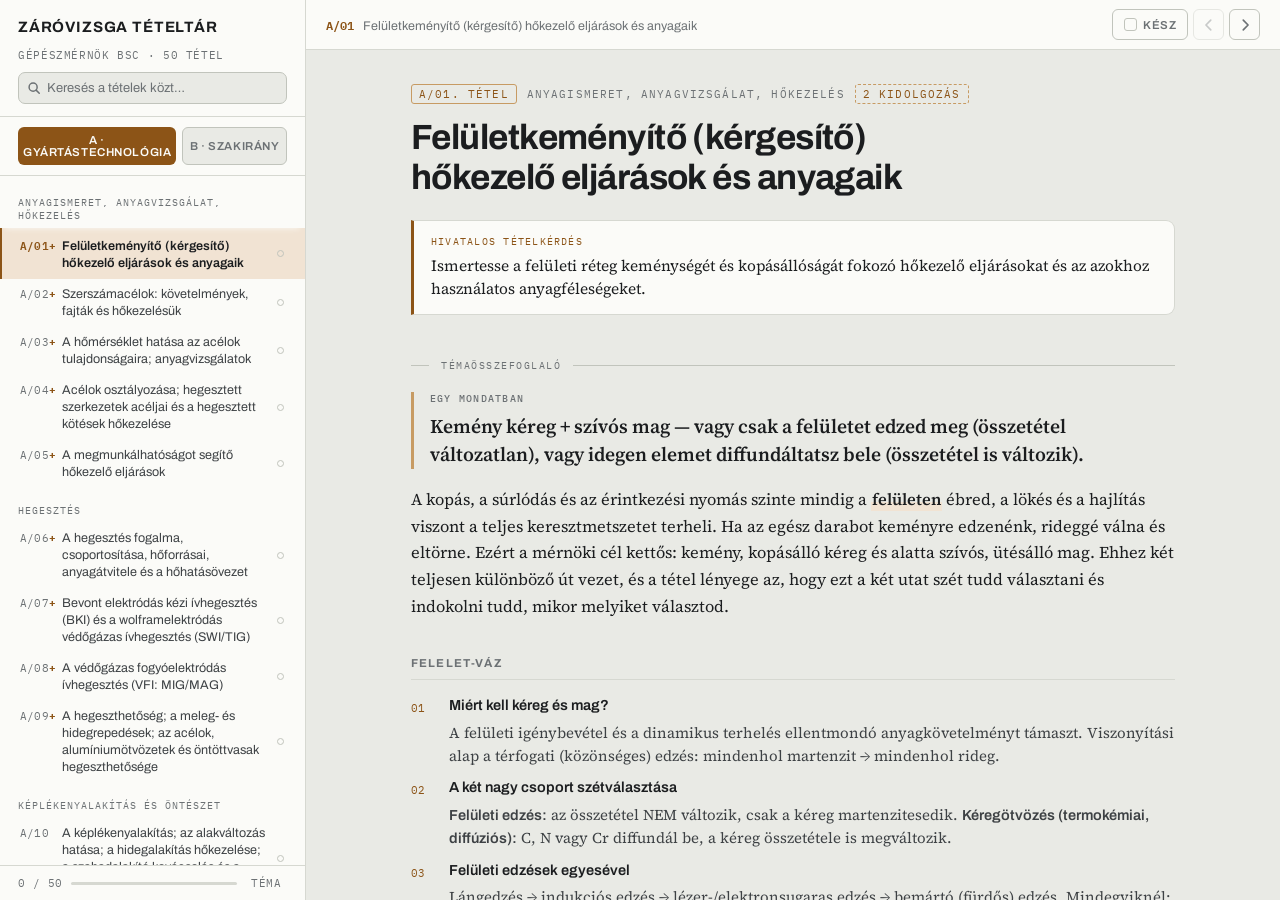
==== docs/QtEMzHsA3gHsg8AHwR6rGC/index.html @ 54bc0e96 "Tételtár A/01–A/10: javítás, bővítés és interaktív ábrák (ix/) - A/01–A/10 kidolgozásai átnézve az A" ====
<!doctype html><html><head><meta charset=utf8><meta name=viewport content="width=device-width,initial-scale=1,viewport-fit=cover"><style>:root{color-scheme:light;box-sizing:border-box;padding-top:env(safe-area-inset-top,0px);padding-bottom:env(safe-area-inset-bottom,0px)}html{scroll-padding-top:env(safe-area-inset-top,0px)}body{margin:0;padding:0;font:14px -apple-system,BlinkMacSystemFont,sans-serif;background:#faf9f5;color:#141413}img{max-width:100%}[hidden]:not([hidden=until-found i]){display:none!important}</style></head><body>
<title>Gépész záróvizsga tételtár</title>
<link rel="preconnect" href="https://fonts.googleapis.com">
<link rel="preconnect" href="https://fonts.gstatic.com" crossorigin>
<link rel="stylesheet" href="https://fonts.googleapis.com/css2?family=Archivo:wght@500;600;700&family=IBM+Plex+Mono:wght@450;600&family=Source+Serif+4:ital,opsz,wght@0,8..60,400..700;1,8..60,400..600&display=swap">
<style>
:root{
  --bg:#E9EAE5; --surface:#FBFBF8; --surface-2:#F2F3EF;
  --ink:#1B1D1F; --ink-2:#3D4144; --muted:#6C7174;
  --rule:#D6D8D1; --rule-2:#C1C4BC;
  --acc-a:#8C5417; --acc-a-soft:#F1E3D3; --acc-a-line:#C79B63;
  --acc-b:#2A5680; --acc-b-soft:#DDE7F0; --acc-b-line:#7FA6C7;
  --acc:var(--acc-a); --acc-soft:var(--acc-a-soft); --acc-line:var(--acc-a-line);
  --plate:#FFFFFF; --plate-rule:#E2E4DE;
  --ok:#3D6B45;
  --shadow:0 1px 2px rgba(27,29,31,.055), 0 10px 28px -16px rgba(27,29,31,.24);
  --disp:"Archivo","Helvetica Neue",Arial,sans-serif;
  --serif:"Source Serif 4",Georgia,"Times New Roman",serif;
  --mono:"IBM Plex Mono",ui-monospace,SFMono-Regular,Menlo,monospace;
}
@media (prefers-color-scheme:dark){ :root:not([data-theme="light"]){
  color-scheme:dark;
  --bg:#131517; --surface:#1B1E21; --surface-2:#212528;
  --ink:#E8E9E4; --ink-2:#C4C7C3; --muted:#8C9295;
  --rule:#2B3034; --rule-2:#3A4045;
  --acc-a:#DB9E58; --acc-a-soft:#33261A; --acc-a-line:#7A5A32;
  --acc-b:#82B4DE; --acc-b-soft:#182835; --acc-b-line:#3D5E79;
  --plate:#EFF0EC; --plate-rule:#3A4045;
  --ok:#7FB489;
  --shadow:0 1px 2px rgba(0,0,0,.4), 0 10px 28px -16px rgba(0,0,0,.7);
}}
:root[data-theme="dark"]{
  color-scheme:dark;
  --bg:#131517; --surface:#1B1E21; --surface-2:#212528;
  --ink:#E8E9E4; --ink-2:#C4C7C3; --muted:#8C9295;
  --rule:#2B3034; --rule-2:#3A4045;
  --acc-a:#DB9E58; --acc-a-soft:#33261A; --acc-a-line:#7A5A32;
  --acc-b:#82B4DE; --acc-b-soft:#182835; --acc-b-line:#3D5E79;
  --plate:#EFF0EC; --plate-rule:#3A4045;
  --ok:#7FB489;
  --shadow:0 1px 2px rgba(0,0,0,.4), 0 10px 28px -16px rgba(0,0,0,.7);
}
*{box-sizing:border-box}
html,body{height:100%}
body{margin:0;background:var(--bg);color:var(--ink);font-family:var(--serif);
  -webkit-font-smoothing:antialiased;overflow:hidden}
button{font:inherit;color:inherit;background:none;border:0;cursor:pointer}
a{color:var(--acc)}
:focus-visible{outline:2px solid var(--acc);outline-offset:2px;border-radius:3px}

/* ---------- shell ---------- */
.app{display:flex;height:100%;align-items:stretch}

/* ---------- sidebar ---------- */
.side{width:306px;flex:0 0 306px;display:flex;flex-direction:column;
  background:var(--surface);border-right:1px solid var(--rule);min-height:0}
.brand{padding:18px 18px 12px;border-bottom:1px solid var(--rule);display:grid;gap:10px}
.brand h1{margin:0;font-family:var(--disp);font-size:15px;font-weight:700;letter-spacing:.055em;
  text-transform:uppercase;line-height:1.3}
.brand .sub{font-family:var(--mono);font-size:10.5px;letter-spacing:.06em;color:var(--muted);
  text-transform:uppercase}
.searchwrap{position:relative;display:flex}
.searchwrap svg{position:absolute;left:9px;top:50%;transform:translateY(-50%);
  width:14px;height:14px;color:var(--muted);pointer-events:none}
#q{width:100%;padding:8px 26px 8px 28px;border:1px solid var(--rule-2);border-radius:7px;
  background:var(--bg);color:var(--ink);font-family:var(--disp);font-size:13px}
#q::placeholder{color:var(--muted)}
.clearq{position:absolute;right:4px;top:50%;transform:translateY(-50%);
  width:20px;height:20px;line-height:1;color:var(--muted);font-size:15px}
.tabs{display:flex;gap:6px;padding:10px 18px;border-bottom:1px solid var(--rule)}
.tab{flex:1;padding:6px 4px;border:1px solid var(--rule-2);border-radius:6px;
  font-family:var(--disp);font-size:11.5px;font-weight:600;letter-spacing:.05em;
  text-transform:uppercase;color:var(--muted);background:var(--bg)}
.tab[aria-pressed="true"]{color:var(--surface);border-color:transparent}
.tab[data-g="A"][aria-pressed="true"]{background:var(--acc-a)}
.tab[data-g="B"][aria-pressed="true"]{background:var(--acc-b)}
:root[data-theme="dark"] .tab[aria-pressed="true"],
:root:not([data-theme="light"]) .tab[aria-pressed="true"]{color:#15171A}
@media (prefers-color-scheme:light){:root:not([data-theme="dark"]) .tab[aria-pressed="true"]{color:var(--surface)}}
.list{flex:1;overflow-y:auto;overscroll-behavior:contain;padding:4px 0 28px}
.grpsec{position:relative}
.grp{font-family:var(--mono);font-size:10px;letter-spacing:.1em;text-transform:uppercase;
  color:var(--muted);padding:16px 18px 6px;position:sticky;top:0;background:var(--surface);
  z-index:2;box-shadow:0 6px 6px -6px var(--surface)}
.row{display:grid;grid-template-columns:34px 1fr 14px;align-items:baseline;gap:8px;
  width:100%;text-align:left;padding:7px 14px 7px 18px;border-left:2px solid transparent}
.row .num{font-family:var(--mono);font-size:11px;color:var(--muted);letter-spacing:.02em}
.row .ttl{font-family:var(--disp);font-size:12.6px;line-height:1.35;color:var(--ink-2)}
.row .dot{width:7px;height:7px;border-radius:50%;background:transparent;align-self:center;
  border:1px solid var(--rule-2)}
.row.done .dot{background:var(--ok);border-color:var(--ok)}
.row:hover{background:var(--surface-2)}
.row[aria-current="true"]{background:var(--acc-soft);border-left-color:var(--acc)}
.row[aria-current="true"] .num{color:var(--acc);font-weight:600}
.row[aria-current="true"] .ttl{color:var(--ink);font-weight:600}
.side .foot{padding:9px 18px;border-top:1px solid var(--rule);display:flex;
  align-items:center;justify-content:space-between;gap:8px;
  font-family:var(--mono);font-size:10.5px;letter-spacing:.04em;color:var(--muted)}
.bar{flex:1;height:3px;background:var(--rule);border-radius:2px;overflow:hidden}
.bar i{display:block;height:100%;background:var(--ok);width:0}
.nores{padding:22px 18px;font-size:13px;color:var(--muted);font-family:var(--disp)}

/* ---------- main ---------- */
.main{flex:1;min-width:0;display:flex;flex-direction:column;min-height:0}
.top{display:flex;align-items:center;gap:10px;padding:0 20px;height:50px;flex:0 0 50px;
  border-bottom:1px solid var(--rule);background:var(--surface);
  padding-top:env(safe-area-inset-top,0px);height:calc(50px + env(safe-area-inset-top,0px));
  flex-basis:calc(50px + env(safe-area-inset-top,0px))}
.menu{display:none;width:32px;height:32px;border:1px solid var(--rule-2);border-radius:6px;
  align-items:center;justify-content:center}
.menu svg{width:15px;height:15px}
.crumb{flex:1;min-width:0;display:flex;align-items:baseline;gap:9px;overflow:hidden}
.crumb .code{font-family:var(--mono);font-size:12px;font-weight:600;color:var(--acc);flex:none}
.crumb .name{font-family:var(--disp);font-size:12.5px;color:var(--muted);
  white-space:nowrap;overflow:hidden;text-overflow:ellipsis}
.topbtns{display:flex;gap:5px;flex:none;align-items:center}
.ib{width:31px;height:31px;border:1px solid var(--rule-2);border-radius:6px;
  display:flex;align-items:center;justify-content:center;color:var(--muted)}
.ib:hover{color:var(--ink);border-color:var(--rule-2);background:var(--surface-2)}
.ib svg{width:14px;height:14px}
.ib[disabled]{opacity:.35;cursor:default}
.donebtn{display:flex;align-items:center;gap:6px;padding:0 11px;height:31px;
  border:1px solid var(--rule-2);border-radius:6px;font-family:var(--disp);
  font-size:11.5px;font-weight:600;letter-spacing:.04em;text-transform:uppercase;color:var(--muted)}
.donebtn .tick{width:13px;height:13px;border:1.5px solid var(--rule-2);border-radius:3px;flex:none}
.donebtn[aria-pressed="true"]{color:var(--ok);border-color:var(--ok)}
.donebtn[aria-pressed="true"] .tick{background:var(--ok);border-color:var(--ok);
  background-image:url("data:image/svg+xml;charset=utf-8,%3Csvg xmlns='http://www.w3.org/2000/svg' viewBox='0 0 16 16' fill='none' stroke='%23fff' stroke-width='2.6' stroke-linecap='round' stroke-linejoin='round'%3E%3Cpath d='M3 8.5l3.2 3.2L13 5'/%3E%3C/svg%3E");
  background-size:100%}
.donebtn span.lab{display:inline}

.scroll{flex:1;overflow-y:auto;overscroll-behavior:contain;scroll-behavior:smooth}
@media (prefers-reduced-motion:reduce){.scroll{scroll-behavior:auto}}
.doc{max-width:812px;margin:0 auto;padding:0 24px 96px}

/* ---------- head of a tétel ---------- */
.hd{padding-block:34px 0}
.eyebrow{display:flex;align-items:center;gap:10px;flex-wrap:wrap;
  font-family:var(--mono);font-size:10.5px;letter-spacing:.11em;text-transform:uppercase}
.eyebrow .pill{color:var(--acc);border:1px solid var(--acc-line);border-radius:3px;padding:2px 7px}
.eyebrow .sj{color:var(--muted)}
h2.title{font-family:var(--disp);font-weight:700;font-size:clamp(25px,4.1vw,35px);
  line-height:1.15;letter-spacing:-.016em;margin:13px 0 0;text-wrap:balance}
.qbox{margin-top:22px;background:var(--surface);border:1px solid var(--rule);
  border-left:3px solid var(--acc);border-radius:0 9px 9px 0;padding:14px 17px}
.qbox .lab{font-family:var(--mono);font-size:9.5px;letter-spacing:.13em;text-transform:uppercase;
  color:var(--acc);display:block;margin-bottom:6px}
.qbox p{margin:0;font-size:15.5px;line-height:1.5;color:var(--ink)}

/* ---------- section rules ---------- */
.secrule{display:flex;align-items:center;gap:12px;margin:44px 0 0}
.secrule span{font-family:var(--mono);font-size:10px;letter-spacing:.15em;
  text-transform:uppercase;color:var(--muted);flex:none}
.secrule:before,.secrule:after{content:"";height:1px;background:var(--rule-2);flex:1}
.secrule:before{flex:0 0 18px}

/* ---------- summary ---------- */
.sum{font-size:16.5px;line-height:1.62;color:var(--ink)}
.one{margin:20px 0 0;padding-left:16px;border-left:3px solid var(--acc-line);
  font-size:clamp(17px,2.3vw,19.5px);line-height:1.44;font-weight:600;color:var(--ink);
  text-wrap:pretty}
.onelab{display:block;font-family:var(--mono);font-size:9.5px;font-weight:450;letter-spacing:.13em;
  text-transform:uppercase;color:var(--muted);margin-bottom:7px}
.lead{margin-top:18px;text-wrap:pretty}
.lead b{font-weight:600;background:linear-gradient(transparent 62%,var(--acc-soft) 62%);
  padding:0 1px}
h4.sh{font-family:var(--disp);font-size:11.5px;font-weight:700;letter-spacing:.1em;
  text-transform:uppercase;color:var(--muted);margin:34px 0 0;
  padding-bottom:6px;border-bottom:1px solid var(--rule)}

ol.skel{list-style:none;counter-reset:s;margin:16px 0 0;padding:0;display:grid;gap:11px}
ol.skel li{counter-increment:s;display:grid;grid-template-columns:26px 1fr;
  column-gap:12px;row-gap:3px;align-items:start}
ol.skel li:before{content:counter(s,decimal-leading-zero);grid-column:1;grid-row:1;
  font-family:var(--mono);font-size:11px;color:var(--acc);padding-top:4px;letter-spacing:0}
ol.skel li b{grid-column:2;grid-row:1;font-family:var(--disp);font-size:14.5px;font-weight:600;
  line-height:1.32}
ol.skel li span{grid-column:2;grid-row:2;font-size:15px;line-height:1.55;color:var(--ink-2)}

dl.keys{margin:14px 0 0;display:grid;gap:0}
dl.keys dt{font-family:var(--disp);font-size:14px;font-weight:600;color:var(--ink);
  padding-top:11px;border-top:1px solid var(--rule)}
dl.keys dd{margin:3px 0 11px;font-size:15px;line-height:1.55;color:var(--ink-2)}

table.nums{margin:15px 0 0;border-collapse:collapse;width:100%;font-size:15px}
table.nums th{text-align:left;font-family:var(--disp);font-weight:600;font-size:13.5px;
  color:var(--ink);padding:8px 14px 8px 0;vertical-align:top;width:44%;
  border-bottom:1px solid var(--rule)}
table.nums td{padding:8px 0;vertical-align:top;border-bottom:1px solid var(--rule);
  color:var(--ink-2);font-variant-numeric:tabular-nums}

.asks{margin-top:14px;display:grid;gap:7px}
details.ask{background:var(--surface);border:1px solid var(--rule);border-radius:8px}
details.ask>summary{list-style:none;cursor:pointer;padding:11px 14px 11px 34px;position:relative;
  font-family:var(--disp);font-size:14.5px;font-weight:600;line-height:1.38}
details.ask>summary::-webkit-details-marker{display:none}
details.ask>summary:before{content:"";position:absolute;left:14px;top:16px;width:7px;height:7px;
  border-right:1.6px solid var(--acc);border-bottom:1.6px solid var(--acc);
  transform:rotate(-45deg);transition:transform .16s}
details.ask[open]>summary:before{transform:rotate(45deg);top:15px}
details.ask>div{padding:0 14px 13px 34px;font-size:15px;line-height:1.58;color:var(--ink-2)}
@media (prefers-reduced-motion:reduce){details.ask>summary:before{transition:none}}

/* ---------- full text ---------- */
details.full{margin-top:16px}
details.full>summary{list-style:none;cursor:pointer;display:flex;align-items:center;gap:10px;
  padding:13px 16px;background:var(--surface);border:1px solid var(--rule-2);border-radius:9px;
  font-family:var(--disp);font-size:13.5px;font-weight:600;letter-spacing:.02em}
details.full>summary::-webkit-details-marker{display:none}
details.full>summary .chev{width:8px;height:8px;border-right:1.7px solid var(--acc);
  border-bottom:1.7px solid var(--acc);transform:rotate(-45deg);flex:none;margin-left:2px}
details.full[open]>summary .chev{transform:rotate(45deg)}
details.full>summary .hint{margin-left:auto;font-family:var(--mono);font-size:10.5px;
  font-weight:450;letter-spacing:.06em;color:var(--muted);text-transform:uppercase}
.bodyhtml{font-size:16.5px;line-height:1.66;color:var(--ink);padding-top:10px}
.bodyhtml h3{font-family:var(--disp);font-size:18px;font-weight:700;line-height:1.28;
  margin:36px 0 0;padding-bottom:7px;border-bottom:1.5px solid var(--acc-line);
  letter-spacing:-.005em;text-wrap:balance}
.bodyhtml h4{font-family:var(--disp);font-size:15px;font-weight:700;margin:26px 0 0;
  line-height:1.32;color:var(--ink)}
.bodyhtml p{margin:13px 0 0;text-wrap:pretty}
.bodyhtml ul,.bodyhtml ol{margin:12px 0 0;padding-left:22px}
.bodyhtml li{margin:5px 0;line-height:1.58}
.bodyhtml li::marker{color:var(--acc)}
.bodyhtml b,.bodyhtml strong{font-weight:600}
.bodyhtml sub,.bodyhtml sup{font-size:.72em}
.defbox{margin:18px 0 0;background:var(--acc-soft);border-radius:9px;padding:13px 16px;
  font-size:15.5px;line-height:1.56}
.defbox>:first-child{margin-top:0}
.tscroll{overflow-x:auto;margin:18px 0 0;border:1px solid var(--rule);border-radius:9px;
  background:var(--surface)}
.bodyhtml table{border-collapse:collapse;width:100%;font-size:14px;min-width:min(520px,100%)}
.bodyhtml table td,.bodyhtml table th{border-bottom:1px solid var(--rule);padding:9px 13px;
  text-align:left;vertical-align:top;line-height:1.48}
.bodyhtml table tr:first-child td{font-family:var(--disp);font-weight:600;font-size:12.5px;
  letter-spacing:.02em;color:var(--ink);background:var(--surface-2);
  border-bottom:1.5px solid var(--rule-2)}
.bodyhtml table tr:last-child td{border-bottom:0}
figure.figs{margin:22px 0 0;display:flex;flex-wrap:wrap;gap:10px;justify-content:center;
  background:var(--plate);border:1px solid var(--plate-rule);border-radius:9px;padding:14px}
figure.figs img{max-width:100%;height:auto;cursor:zoom-in;border-radius:2px}
figure.figs.multi img{max-width:calc(50% - 5px)}
figure.figs+p em{display:block;font-family:var(--disp);font-size:12.5px;font-style:normal;
  color:var(--muted);text-align:center;line-height:1.45}
figure.figs+p{margin-top:9px}

/* ---------- extra sources ---------- */
details.full.sup>summary{border-style:dashed}
img.lz:not([src]){display:block;width:100%;min-height:96px;background:var(--surface-2);
  border:1px dashed var(--plate-rule);border-radius:6px}
img.lz.miss:not([src]){border-color:#b4451f}
figure.pgfig{margin:16px 0 0;background:var(--plate);border:1px solid var(--plate-rule);
  border-radius:9px;padding:10px 10px 6px}
figure.pgfig img{display:block;width:100%;height:auto;max-width:100%;cursor:zoom-in;border-radius:3px}
figure.pgfig img.lz:not([src]){min-height:0;aspect-ratio:auto}
figure.pgfig figcaption{font-family:var(--mono);font-size:9.5px;letter-spacing:.09em;
  color:var(--muted);text-align:right;padding-top:6px}
:root[data-theme="dark"] figure.pgfig figcaption,
:root:not([data-theme="light"]) figure.pgfig figcaption{color:#6d7275}
@media (prefers-color-scheme:light){:root:not([data-theme="dark"]) figure.pgfig figcaption{color:var(--muted)}}
.supsplit{display:flex;align-items:center;gap:12px;margin:38px 0 4px}
.supsplit span{font-family:var(--mono);font-size:10px;letter-spacing:.12em;text-transform:uppercase;
  color:var(--muted);flex:none}
.supsplit:before,.supsplit:after{content:"";height:1px;background:var(--rule-2);flex:1}
.eyebrow .plus{color:var(--acc);border:1px dashed var(--acc-line);border-radius:3px;padding:2px 7px}
.row .num i{font-style:normal;color:var(--acc-a);font-weight:700}

/* ---------- lightbox ---------- */
.lb{position:fixed;inset:0;z-index:60;background:rgba(10,11,12,.9);display:flex;
  align-items:center;justify-content:center;padding:20px;cursor:zoom-out}
.lb img{max-width:100%;max-height:100%;background:#fff;border-radius:4px}
.lb .x{position:absolute;top:14px;right:16px;color:#fff;font-size:26px;line-height:1;
  width:36px;height:36px;border-radius:8px;background:rgba(255,255,255,.12)}

/* ---------- welcome ---------- */
.zero{max-width:640px;margin:0 auto;padding:60px 24px}
.zero h3{font-family:var(--disp);font-size:24px;margin:0 0 12px}
.zero p{color:var(--ink-2);line-height:1.6;margin:0 0 14px}
kbd{font-family:var(--mono);font-size:11.5px;background:var(--surface);
  border:1px solid var(--rule-2);border-bottom-width:2px;border-radius:4px;padding:1px 5px}

.scrim{display:none}
@media (max-width:860px){
  .side{position:fixed;inset:0 auto 0 0;z-index:50;transform:translateX(-100%);
    transition:transform .2s ease;box-shadow:var(--shadow);width:min(88vw,306px);
    padding-top:env(safe-area-inset-top,0px);padding-bottom:env(safe-area-inset-bottom,0px)}
  .side.open{transform:none}
  .scrim{display:block;position:fixed;inset:0;z-index:45;background:rgba(10,11,12,.4);
    opacity:0;pointer-events:none;transition:opacity .2s}
  .scrim.on{opacity:1;pointer-events:auto}
  .menu{display:flex}
  .doc{padding:0 16px 80px}
  .zero{padding:44px 16px}
  .donebtn span.lab{display:none}
  .donebtn{padding:0 9px}
  figure.figs.multi img{max-width:100%}
}
@media (prefers-reduced-motion:reduce){.side,.scrim{transition:none}}
@media print{
  .side,.top,.scrim{display:none!important}
  body,.scroll{overflow:visible;height:auto}
  details.full,details.ask{display:block}
}
</style>

<div class="app">
  <aside class="side" id="side">
    <div class="brand">
      <h1>Záróvizsga tételtár</h1>
      <div class="sub">Gépészmérnök BSc · 50 tétel</div>
      <div class="searchwrap">
        <svg viewBox="0 0 16 16" fill="none" stroke="currentColor" stroke-width="1.7"><circle cx="7" cy="7" r="4.6"/><path d="M10.4 10.4 14 14" stroke-linecap="round"/></svg>
        <input id="q" type="search" placeholder="Keresés a tételek közt…" autocomplete="off" spellcheck="false">
        <button class="clearq" id="clearq" hidden aria-label="Keresés törlése">×</button>
      </div>
    </div>
    <div class="tabs">
      <button class="tab" data-g="A" aria-pressed="true">A · Gyártástechnológia</button>
      <button class="tab" data-g="B" aria-pressed="false">B · Szakirány</button>
    </div>
    <nav class="list" id="list" aria-label="Tételek"></nav>
    <div class="foot">
      <span id="prog">0 / 50</span>
      <span class="bar"><i id="barfill"></i></span>
      <button id="theme" title="Világos / sötét téma" aria-label="Téma váltása" style="font-family:var(--mono);font-size:10.5px;letter-spacing:.04em">TÉMA</button>
    </div>
  </aside>
  <div class="scrim" id="scrim"></div>

  <main class="main">
    <header class="top">
      <button class="menu" id="menu" aria-label="Tétellista"><svg viewBox="0 0 16 16" fill="none" stroke="currentColor" stroke-width="1.8" stroke-linecap="round"><path d="M2 4h12M2 8h12M2 12h12"/></svg></button>
      <div class="crumb"><span class="code" id="ccode"></span><span class="name" id="cname"></span></div>
      <div class="topbtns">
        <button class="donebtn" id="done" aria-pressed="false"><span class="tick"></span><span class="lab">Kész</span></button>
        <button class="ib" id="prev" aria-label="Előző tétel" title="Előző tétel ( [ )"><svg viewBox="0 0 16 16" fill="none" stroke="currentColor" stroke-width="1.9" stroke-linecap="round" stroke-linejoin="round"><path d="M10 2.5 4.5 8l5.5 5.5"/></svg></button>
        <button class="ib" id="next" aria-label="Következő tétel" title="Következő tétel ( ] )"><svg viewBox="0 0 16 16" fill="none" stroke="currentColor" stroke-width="1.9" stroke-linecap="round" stroke-linejoin="round"><path d="M6 2.5 11.5 8 6 13.5"/></svg></button>
      </div>
    </header>
    <div class="scroll" id="scroll"><div class="doc" id="doc"></div></div>
  </main>
</div>

<script defer src="data-a.js"></script>
<script defer src="data-b.js"></script>
<script defer src="ix/core.js"></script>
<script defer src="ix/fec.js"></script>
<script defer src="ix/a-anyag.js"></script>
<script defer src="ix/a-hegesztes.js"></script>
<script defer src="ix/a-alakitas.js"></script>
<script>
document.addEventListener('DOMContentLoaded', function(){
  var ALL = [].concat(window.AV_A||[], window.AV_B||[]);
  var BY = {}; ALL.forEach(function(r){ BY[r.id]=r; });
  var $ = function(s){ return document.querySelector(s); };
  var list=$('#list'), doc=$('#doc'), scroll=$('#scroll'), qEl=$('#q');
  var cur=null, group='A', filter='';

  /* ---- storage (per-viewer convenience only) ---- */
  var K='av.v1';
  function load(){ try{ return JSON.parse(localStorage.getItem(K)||'{}')||{}; }catch(e){ return {}; } }
  function save(s){ try{ localStorage.setItem(K, JSON.stringify(s)); }catch(e){} }
  var st = load(); if(!st.done) st.done={};

  /* ---- accent-insensitive search ---- */
  function norm(s){
    return (s||'').toLowerCase().normalize('NFD').replace(/[̀-ͯ]/g,'');
  }
  function strip(h){ var d=document.createElement('div'); d.innerHTML=h||''; return d.textContent||''; }
  ALL.forEach(function(r){ r._s = norm(r.id+' '+r.t+' '+r.sub+' '+r.q+' '+strip(r.one)); });

  /* ---- sidebar ---- */
  function matches(r){
    if(!filter) return true;
    return filter.split(/\s+/).every(function(w){ return r._s.indexOf(w)>=0; });
  }
  function renderList(){
    var pool = filter ? ALL : ALL.filter(function(r){ return r.g===group; });
    pool = pool.filter(matches);
    if(!pool.length){ list.innerHTML='<p class="nores">Nincs találat erre: „'+qEl.value+'”.</p>'; return; }
    var h='', lastKey=null;
    pool.forEach(function(r){
      var key = (filter? r.g+' tételsor · ':'') + r.sub;
      if(key!==lastKey){
        if(lastKey!==null) h+='</section>';
        h+='<section class="grpsec"><div class="grp">'+key+'</div>'; lastKey=key;
      }
      h+='<button class="row'+(st.done[r.id]?' done':'')+'" data-id="'+r.id+'"'+
         (r.id===cur?' aria-current="true"':'')+'>'+
         '<span class="num">'+r.g+'/'+String(r.n).padStart(2,'0')+(nsrc(r)>1?'<i>+</i>':'')+'</span>'+
         '<span class="ttl">'+r.t+'</span><span class="dot"></span></button>';
    });
    if(lastKey!==null) h+='</section>';
    list.innerHTML=h;
  }
  function syncProgress(){
    var n=0; for(var k in st.done) if(st.done[k]) n++;
    $('#prog').textContent = n+' / 50';
    $('#barfill').style.width = (n/50*100)+'%';
  }

  /* ---- reading pane ---- */
  function show(id, push){
    var r = BY[id]; if(!r) return;
    cur = id;
    if(r.g!==group && !filter){ group=r.g; syncTabs(); }
    document.documentElement.style.setProperty('--acc', 'var(--acc-'+r.g.toLowerCase()+')');
    document.documentElement.style.setProperty('--acc-soft', 'var(--acc-'+r.g.toLowerCase()+'-soft)');
    document.documentElement.style.setProperty('--acc-line', 'var(--acc-'+r.g.toLowerCase()+'-line)');
    $('#ccode').textContent = r.g+'/'+String(r.n).padStart(2,'0');
    $('#cname').textContent = r.t;
    doc.innerHTML =
      '<div class="hd">'+
        '<div class="eyebrow"><span class="pill">'+r.g+'/'+String(r.n).padStart(2,'0')+'. tétel</span>'+
        '<span class="sj">'+r.sub+'</span>'+
        (nsrc(r)>1?'<span class="plus">'+nsrc(r)+' kidolgozás</span>':'')+'</div>'+
        '<h2 class="title">'+r.t+'</h2>'+
        '<div class="qbox"><span class="lab">Hivatalos tételkérdés</span><p>'+r.q+'</p></div>'+
      '</div>'+
      '<div class="secrule"><span>Témaösszefoglaló</span></div>'+
      r.sum+
      '<div class="secrule"><span>Teljes kidolgozás</span></div>'+
      '<details class="full"><summary><span class="chev"></span>'+
        'Részletes kidolgozás megnyitása<span class="hint">ábrákkal</span></summary>'+
        '<div class="bodyhtml">'+r.body+'</div></details>'+
      (r.sup ?
        '<div class="secrule"><span>Kiegészítés · 2. forrás</span></div>'+
        '<details class="full sup"><summary><span class="chev"></span>'+
          'Másik kidolgozás megnyitása<span class="hint">Összes A tételsor</span>'+
          '</summary><div class="bodyhtml">'+r.sup+'</div></details>'
        : '')+
      (r.sup2 ?
        '<div class="secrule"><span>Kiegészítés · saját átnézett anyag</span></div>'+
        '<details class="full sup"><summary><span class="chev"></span>'+
          'Saját átnézett kidolgozás megnyitása'+
          '<span class="hint">'+r.sup2n+' oldal, kiemelésekkel</span>'+
          '</summary><div class="bodyhtml">'+r.sup2+'</div></details>'
        : '');
    /* wide tables get their own scroller */
    doc.querySelectorAll('.bodyhtml table').forEach(function(t){
      var w=document.createElement('div'); w.className='tscroll';
      t.parentNode.insertBefore(w,t); w.appendChild(t);
    });
    observeLazy(doc);
    if(window.AVIX){ try{ AVIX.show(r, doc); }catch(e){} }
    var d=$('#done'); d.setAttribute('aria-pressed', st.done[id]?'true':'false');
    var i=ALL.indexOf(r);
    $('#prev').disabled = i<=0; $('#next').disabled = i>=ALL.length-1;
    scroll.scrollTop=0;
    st.last=id; save(st);
    renderList();
    var row=list.querySelector('[data-id="'+id+'"]');
    if(row) row.scrollIntoView({block:'nearest'});
    if(push!==false && location.hash.slice(1)!==id){
      history.replaceState(null,'','#'+id);
    }
    close();
  }
  function step(d){
    var i=ALL.indexOf(BY[cur]); var t=ALL[i+d]; if(t) show(t.id);
  }
  function syncTabs(){
    document.querySelectorAll('.tab').forEach(function(b){
      b.setAttribute('aria-pressed', b.dataset.g===group ? 'true':'false');
    });
  }

  /* ---- lazy figure bundles (all sources) ---- */
  function nsrc(r){ return 1 + (r.sup?1:0) + (r.sup2?1:0); }
  var bundles = {};
  function getBundle(path){
    if(!bundles[path]){
      bundles[path] = fetch(path).then(function(res){
        if(!res.ok) throw new Error(res.status);
        return res.json();
      });
      bundles[path]['catch'](function(){ delete bundles[path]; });
    }
    return bundles[path];
  }
  var obs = ('IntersectionObserver' in window) ? new IntersectionObserver(function(es){
    es.forEach(function(e){
      if(!e.isIntersecting) return;
      var im = e.target; obs.unobserve(im); fill(im);
    });
  }, {rootMargin: '1000px 0px'}) : null;
  function fill(im){
    var b = im.getAttribute('data-b'), k = im.getAttribute('data-k');
    if(!b || !k) return;
    getBundle(b).then(function(map){
      var u = map[k];
      if(u){ im.src = u; im.classList.remove('miss'); }
      else im.classList.add('miss');
    })['catch'](function(){ im.classList.add('miss'); });
  }
  function observeLazy(scope){
    var list = scope.querySelectorAll('img.lz:not([src])');
    if(!obs){ [].forEach.call(list, fill); return; }
    [].forEach.call(list, function(i){ obs.observe(i); });
  }

  /* ---- events ---- */
  list.addEventListener('click', function(e){
    var b=e.target.closest('.row'); if(b) show(b.dataset.id);
  });
  document.querySelectorAll('.tab').forEach(function(b){
    b.addEventListener('click', function(){
      group=b.dataset.g; syncTabs();
      if(filter){ filter=''; qEl.value=''; $('#clearq').hidden=true; }
      renderList(); list.scrollTop=0;
    });
  });
  qEl.addEventListener('input', function(){
    filter = norm(qEl.value).trim();
    $('#clearq').hidden = !qEl.value;
    renderList(); list.scrollTop=0;
  });
  $('#clearq').addEventListener('click', function(){
    qEl.value=''; filter=''; $('#clearq').hidden=true; renderList(); qEl.focus();
  });
  $('#done').addEventListener('click', function(){
    st.done[cur] = !st.done[cur]; save(st);
    this.setAttribute('aria-pressed', st.done[cur]?'true':'false');
    syncProgress(); renderList();
  });
  $('#prev').addEventListener('click', function(){ step(-1); });
  $('#next').addEventListener('click', function(){ step(1); });

  function open_(){ $('#side').classList.add('open'); $('#scrim').classList.add('on'); }
  function close(){ $('#side').classList.remove('open'); $('#scrim').classList.remove('on'); }
  $('#menu').addEventListener('click', open_);
  $('#scrim').addEventListener('click', close);

  /* theme toggle */
  $('#theme').addEventListener('click', function(){
    var r=document.documentElement;
    var dark = r.getAttribute('data-theme')==='dark' ||
      (!r.getAttribute('data-theme') && matchMedia('(prefers-color-scheme:dark)').matches);
    r.setAttribute('data-theme', dark?'light':'dark');
    st.theme = dark?'light':'dark'; save(st);
  });
  if(st.theme) document.documentElement.setAttribute('data-theme', st.theme);

  /* lightbox */
  document.addEventListener('click', function(e){
    var im=e.target.closest('figure.figs img, figure.pgfig img'); if(!im) return;
    if(!im.getAttribute('src')) return;
    var lb=document.createElement('div'); lb.className='lb';
    lb.innerHTML='<button class="x" aria-label="Bezárás">×</button>';
    var big=new Image(); big.src=im.src; big.alt=im.alt||''; lb.appendChild(big);
    lb.addEventListener('click', function(){ lb.remove(); });
    document.body.appendChild(lb);
  });
  document.addEventListener('keydown', function(e){
    if(e.key==='Escape'){ var lb=document.querySelector('.lb'); if(lb){ lb.remove(); return; } close(); return; }
    var typing = /^(INPUT|TEXTAREA|SELECT)$/.test(e.target.tagName);
    if(e.key==='/' && !typing){ e.preventDefault(); qEl.focus(); qEl.select(); return; }
    if(typing || e.metaKey || e.ctrlKey || e.altKey) return;
    if(e.key===']' ) step(1);
    if(e.key==='[' ) step(-1);
  });
  window.addEventListener('hashchange', function(){
    var h=location.hash.slice(1); if(BY[h] && h!==cur) show(h,false);
  });

  /* ---- boot ---- */
  syncProgress();
  var start = (BY[location.hash.slice(1)] && location.hash.slice(1)) || st.last || 'A1';
  if(!BY[start]) start='A1';
  group = BY[start].g; syncTabs();
  show(start);
});
</script>

</body></html>
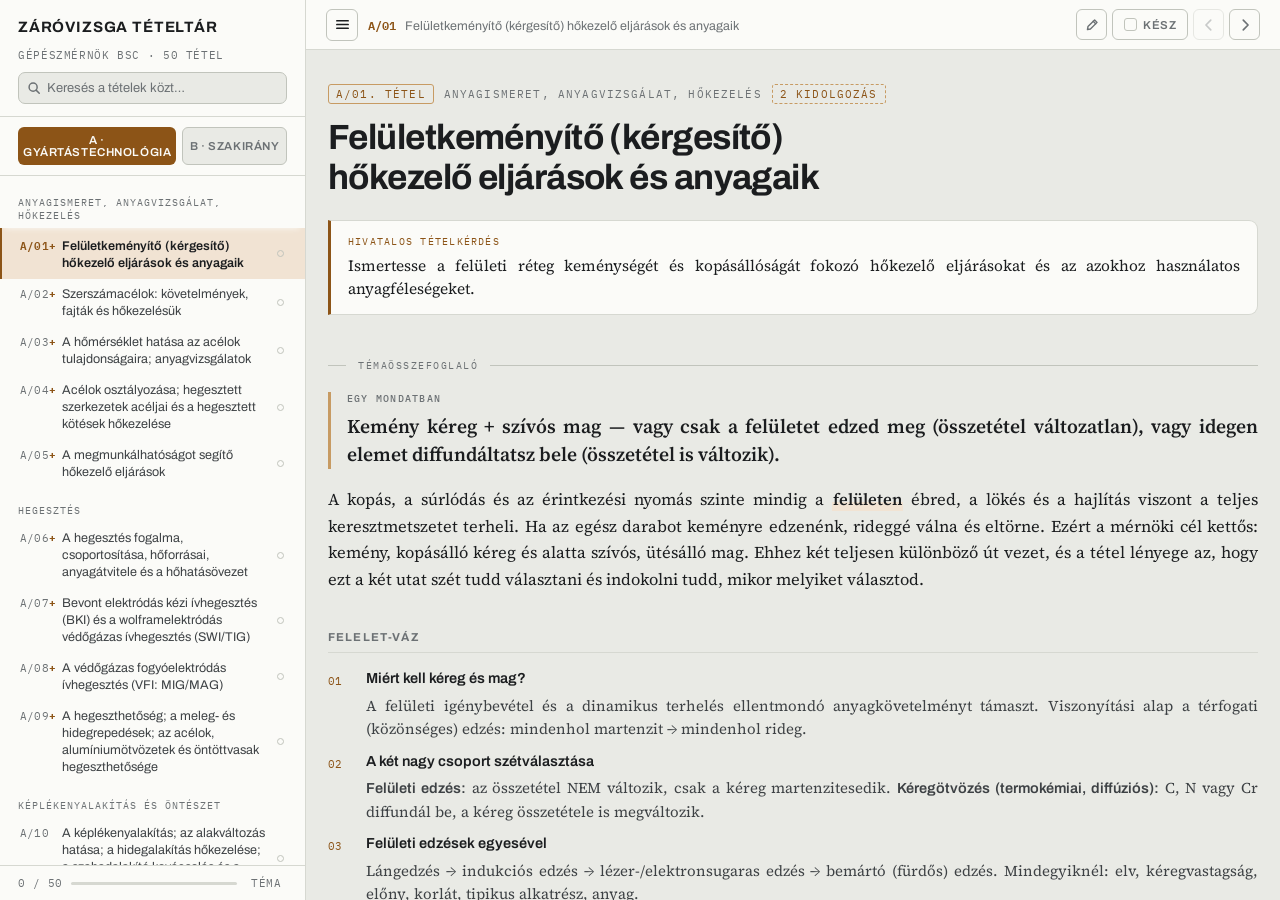
==== commit ea8e4ca1: "Tételtár: elrejthető oldalsáv, sorkizárt és szélesebb szöveg, rajzjegyzet - Oldalsáv: a ☰ gomb széle" ====
--- a/docs/QtEMzHsA3gHsg8AHwR6rGC/index.html
+++ b/docs/QtEMzHsA3gHsg8AHwR6rGC/index.html
@@ -1,4 +1,4 @@
-<!doctype html><html><head><meta charset=utf8><meta name=viewport content="width=device-width,initial-scale=1,viewport-fit=cover"><style>:root{color-scheme:light;box-sizing:border-box;padding-top:env(safe-area-inset-top,0px);padding-bottom:env(safe-area-inset-bottom,0px)}html{scroll-padding-top:env(safe-area-inset-top,0px)}body{margin:0;padding:0;font:14px -apple-system,BlinkMacSystemFont,sans-serif;background:#faf9f5;color:#141413}img{max-width:100%}[hidden]:not([hidden=until-found i]){display:none!important}</style></head><body>
+<!doctype html><html lang="hu"><head><meta charset=utf8><meta name=viewport content="width=device-width,initial-scale=1,viewport-fit=cover"><style>:root{color-scheme:light;box-sizing:border-box;padding-top:env(safe-area-inset-top,0px);padding-bottom:env(safe-area-inset-bottom,0px)}html{scroll-padding-top:env(safe-area-inset-top,0px)}body{margin:0;padding:0;font:14px -apple-system,BlinkMacSystemFont,sans-serif;background:#faf9f5;color:#141413}img{max-width:100%}[hidden]:not([hidden=until-found i]){display:none!important}</style></head><body>
 <title>Gépész záróvizsga tételtár</title>
 <link rel="preconnect" href="https://fonts.googleapis.com">
 <link rel="preconnect" href="https://fonts.gstatic.com" crossorigin>
@@ -106,7 +106,7 @@
   border-bottom:1px solid var(--rule);background:var(--surface);
   padding-top:env(safe-area-inset-top,0px);height:calc(50px + env(safe-area-inset-top,0px));
   flex-basis:calc(50px + env(safe-area-inset-top,0px))}
-.menu{display:none;width:32px;height:32px;border:1px solid var(--rule-2);border-radius:6px;
+.menu{display:flex;width:32px;height:32px;border:1px solid var(--rule-2);border-radius:6px;
   align-items:center;justify-content:center}
 .menu svg{width:15px;height:15px}
 .crumb{flex:1;min-width:0;display:flex;align-items:baseline;gap:9px;overflow:hidden}
@@ -131,7 +131,47 @@
 
 .scroll{flex:1;overflow-y:auto;overscroll-behavior:contain;scroll-behavior:smooth}
 @media (prefers-reduced-motion:reduce){.scroll{scroll-behavior:auto}}
-.doc{max-width:812px;margin:0 auto;padding:0 24px 96px}
+.doc{max-width:1240px;margin:0 auto;padding:0 22px 96px}
+
+/* ---------- sorkizárt folyószöveg (magyar elválasztással) ---------- */
+.one,.lead,.qbox p,.bodyhtml p,.bodyhtml li,.defbox,.defbox p,details.ask>div,dl.keys dd,ol.skel li span,.ix-lead{
+  text-align:justify;-webkit-hyphens:auto;hyphens:auto}
+figure.figs+p,figure.figs+p em{text-align:center}
+
+/* ---------- oldalsáv becsukása széles kijelzőn ---------- */
+.side{transition:margin-left .22s ease}
+@media (min-width:861px){ body.noside .side{margin-left:-306px} }
+
+/* ---------- saját rajz / kézírás (jegyzet.js) ---------- */
+.tt-note{margin:10px 0 14px;padding:6px 8px 8px;border:1px dashed var(--acc-line);border-radius:9px;
+  background:var(--surface);color:var(--ink);grid-column:1/-1;text-align:left}
+.tt-nh{display:flex;align-items:center;gap:6px;font:600 10.5px var(--mono);letter-spacing:.06em;color:var(--acc);text-transform:uppercase}
+.tt-nh span{flex:1}
+.tt-nh button{font:600 11.5px var(--disp);color:var(--muted);border:1px solid var(--rule-2);border-radius:6px;
+  padding:4px 9px;text-transform:none;letter-spacing:0;background:var(--bg)}
+.tt-nh button.warn{color:#fff;background:#b4451f;border-color:#b4451f}
+.tt-svg{display:block;width:100%;height:auto;margin-top:4px;color:var(--ink)}
+.tt-picking .sum :is(p,li,h4,dt,dd,details.ask,.one,.lead,table.nums):hover,
+.tt-picking .bodyhtml :is(p,li,h3,h4,figure,.tscroll,.defbox):hover{outline:2px dashed var(--acc);outline-offset:3px;border-radius:4px;cursor:copy}
+.tt-banner{position:fixed;left:50%;top:60px;transform:translateX(-50%);z-index:70;width:max-content;max-width:min(92vw,560px);
+  display:flex;gap:10px;align-items:center;padding:10px 12px;background:var(--ink);color:var(--surface);
+  border-radius:10px;font:13px/1.4 var(--disp);box-shadow:var(--shadow)}
+.tt-banner button{flex:none;padding:6px 12px;border-radius:7px;background:var(--surface);color:var(--ink);font-weight:600}
+.tt-ed{position:fixed;inset:0;z-index:80;background:var(--bg);display:flex;flex-direction:column}
+.tt-bar{display:flex;flex-wrap:wrap;gap:6px 8px;align-items:center;padding:8px 10px;background:var(--surface);border-bottom:1px solid var(--rule)}
+.tt-ctx{flex:1 1 100%;font:12px var(--mono);color:var(--muted);white-space:nowrap;overflow:hidden;text-overflow:ellipsis}
+.tt-tools,.tt-act{display:flex;flex-wrap:wrap;gap:6px}
+.tt-act{margin-left:auto}
+.tt-ed button{min-height:36px;padding:0 11px;border:1px solid var(--rule-2);border-radius:8px;background:var(--bg);
+  font:600 13px var(--disp);color:var(--ink)}
+.tt-ed button[aria-pressed="true"]{border-color:var(--acc);background:var(--acc-soft);color:var(--acc)}
+.tt-ed button.pri{background:var(--acc);border-color:var(--acc);color:var(--surface)}
+.tt-ed .sw{display:inline-block;width:12px;height:12px;border-radius:50%;margin-right:6px;vertical-align:-1px}
+.tt-pad{flex:1;min-height:0;display:flex;align-items:flex-start;justify-content:center;padding:10px;overflow:hidden}
+.tt-sheet{position:relative;flex:none;background-color:var(--surface);border:1px solid var(--rule);border-radius:8px;box-shadow:var(--shadow)}
+.tt-sheet canvas{position:absolute;left:0;top:0}
+.tt-live{touch-action:none;cursor:crosshair}
+.tt-hint{position:absolute;left:0;right:0;top:40%;text-align:center;font:13px var(--disp);color:var(--muted);pointer-events:none}
 
 /* ---------- head of a tétel ---------- */
 .hd{padding-block:34px 0}
@@ -288,8 +328,7 @@
   .scrim{display:block;position:fixed;inset:0;z-index:45;background:rgba(10,11,12,.4);
     opacity:0;pointer-events:none;transition:opacity .2s}
   .scrim.on{opacity:1;pointer-events:auto}
-  .menu{display:flex}
-  .doc{padding:0 16px 80px}
+  .doc{padding:0 12px 80px}
   .zero{padding:44px 16px}
   .donebtn span.lab{display:none}
   .donebtn{padding:0 9px}
@@ -329,9 +368,10 @@
 
   <main class="main">
     <header class="top">
-      <button class="menu" id="menu" aria-label="Tétellista"><svg viewBox="0 0 16 16" fill="none" stroke="currentColor" stroke-width="1.8" stroke-linecap="round"><path d="M2 4h12M2 8h12M2 12h12"/></svg></button>
+      <button class="menu" id="menu" aria-label="Oldalsáv (tétellista) ki/be" title="Oldalsáv ki/be — vagy húzd a képernyő bal szélétől jobbra"><svg viewBox="0 0 16 16" fill="none" stroke="currentColor" stroke-width="1.8" stroke-linecap="round"><path d="M2 4h12M2 8h12M2 12h12"/></svg></button>
       <div class="crumb"><span class="code" id="ccode"></span><span class="name" id="cname"></span></div>
       <div class="topbtns">
+        <button class="ib" id="notebtn" aria-label="Rajz vagy kézírás beszúrása" title="Rajz vagy kézírás beszúrása egy szövegrészhez"><svg viewBox="0 0 16 16" fill="none" stroke="currentColor" stroke-width="1.6" stroke-linecap="round" stroke-linejoin="round"><path d="M11 2.2l2.8 2.8-7.6 7.6-3.4.6.6-3.4z"/><path d="M9.4 3.8l2.8 2.8"/></svg></button>
         <button class="donebtn" id="done" aria-pressed="false"><span class="tick"></span><span class="lab">Kész</span></button>
         <button class="ib" id="prev" aria-label="Előző tétel" title="Előző tétel ( [ )"><svg viewBox="0 0 16 16" fill="none" stroke="currentColor" stroke-width="1.9" stroke-linecap="round" stroke-linejoin="round"><path d="M10 2.5 4.5 8l5.5 5.5"/></svg></button>
         <button class="ib" id="next" aria-label="Következő tétel" title="Következő tétel ( ] )"><svg viewBox="0 0 16 16" fill="none" stroke="currentColor" stroke-width="1.9" stroke-linecap="round" stroke-linejoin="round"><path d="M6 2.5 11.5 8 6 13.5"/></svg></button>
@@ -348,6 +388,15 @@
 <script defer src="ix/a-anyag.js"></script>
 <script defer src="ix/a-hegesztes.js"></script>
 <script defer src="ix/a-alakitas.js"></script>
+<script defer src="ix/a-forgacsolas.js"></script>
+<script defer src="ix/a-nc.js"></script>
+<script defer src="ix/b-tervezes.js"></script>
+<script defer src="ix/b-rendszer.js"></script>
+<script defer src="ix/b-szerszam.js"></script>
+<script defer src="ix/b-keszulek.js"></script>
+<script defer src="ix/b-szereles.js"></script>
+<script defer src="ix/b-illesztes.js"></script>
+<script defer src="jegyzet.js"></script>
 <script>
 document.addEventListener('DOMContentLoaded', function(){
   var ALL = [].concat(window.AV_A||[], window.AV_B||[]);
@@ -443,6 +492,7 @@
     });
     observeLazy(doc);
     if(window.AVIX){ try{ AVIX.show(r, doc); }catch(e){} }
+    if(window.TTN){ try{ TTN.render(r, doc); }catch(e){} }
     var d=$('#done'); d.setAttribute('aria-pressed', st.done[id]?'true':'false');
     var i=ALL.indexOf(r);
     $('#prev').disabled = i<=0; $('#next').disabled = i>=ALL.length-1;
@@ -528,8 +578,31 @@
 
   function open_(){ $('#side').classList.add('open'); $('#scrim').classList.add('on'); }
   function close(){ $('#side').classList.remove('open'); $('#scrim').classList.remove('on'); }
-  $('#menu').addEventListener('click', open_);
+  /* oldalsáv: széles kijelzőn be-/kicsukható (a hely a szövegé), keskenyen rácsúszik a lapra */
+  var WIDE = window.matchMedia ? matchMedia('(min-width: 861px)') : { matches: true };
+  function setDocked(on){ document.body.classList.toggle('noside', !on); st.noside = !on; save(st); }
+  function showSide(){ if(WIDE.matches) setDocked(true); else open_(); }
+  function hideSide(){ if(WIDE.matches) setDocked(false); else close(); }
+  if(st.noside) document.body.classList.add('noside');
+  $('#menu').addEventListener('click', function(){
+    if(WIDE.matches) setDocked(document.body.classList.contains('noside'));
+    else if($('#side').classList.contains('open')) close(); else open_();
+  });
   $('#scrim').addEventListener('click', close);
+  /* húzás: a bal széltől jobbra → előjön; az oldalsávon balra → eltűnik */
+  var sw = null;
+  document.addEventListener('touchstart', function(e){
+    if(e.touches.length !== 1 || document.body.classList.contains('tt-editing')){ sw = null; return; }
+    var t = e.touches[0]; sw = { x: t.clientX, y: t.clientY, side: !!(e.target.closest && e.target.closest('#side')) };
+  }, { passive: true });
+  document.addEventListener('touchend', function(e){
+    if(!sw) return;
+    var t = e.changedTouches[0], dx = t.clientX - sw.x, dy = t.clientY - sw.y, s = sw; sw = null;
+    if(Math.abs(dy) > Math.abs(dx) * 0.6) return;
+    if(dx > 60 && s.x < 30) showSide();
+    else if(dx < -60 && s.side) hideSide();
+  }, { passive: true });
+  $('#notebtn').addEventListener('click', function(){ if(window.TTN) TTN.pick(); });
 
   /* theme toggle */
   $('#theme').addEventListener('click', function(){
